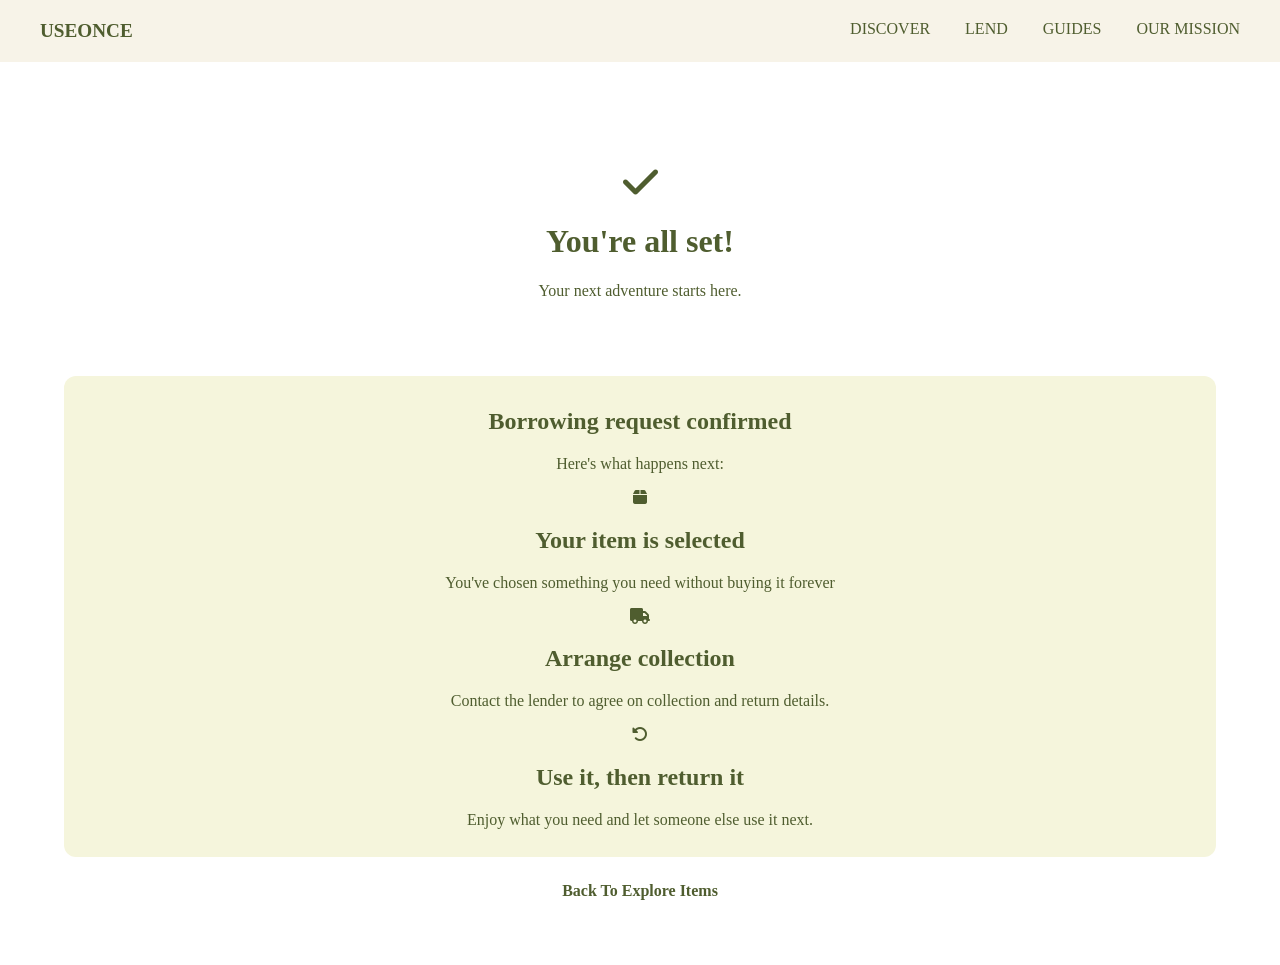
==== borrow-confirmation.html @ 47dd8036 "Add my confirmation page" ====
<!doctype html>
<html lang="en">
  <head>
    <meta charset="UTF-8" />
    <meta name="viewport" content="width=device-width, initial-scale=1.0" />
    <title>Confirmation</title>
    <link rel="stylesheet" href="style.css" />

    <link
      rel="stylesheet"
      href="https://cdnjs.cloudflare.com/ajax/libs/font-awesome/6.7.2/css/all.min.css"
    />
  </head>
  <body>
    <header>
      <nav>
        <ul>
          <li class="useonce"><a href="index.html">USEONCE</a></li>
          <li><a href="explore.html">DISCOVER</a></li>

          <li><a href="list-item.html">LEND</a></li>
          <li><a href="guides.html">GUIDES</a></li>
          <li><a href="Our-mission.html">OUR MISSION</a></li>
        </ul>
      </nav>
    </header>
    <main>
      <div class="tick">
        <i class="fa-solid fa-check"></i>
        <h1>You're all set!</h1>
        <p>Your next adventure starts here.</p> </div>
        <div class="cardd"><h2>Borrowing request confirmed</h2>
        <p>Here's what happens next:</p>
        <div><div><i class="fa-solid fa-box"></i> <h2>Your item is selected</h2><p>You've chosen something you need without buying it forever</p></div>
    <div><i class="fa-solid fa-truck"></i><h2>Arrange collection</h2><p>Contact the lender to agree on collection and return details.</p></div><div><i class="fa-solid fa-rotate-left"></i> <h2>Use it, then return it</h2><p>Enjoy what you need and let someone else use it next.</p></div></div>
      </div>
      <div class="back"><a href="explore.html">Back To Explore Items</a></div>
    </main>
  </body>
</html>
---- style.css ----
body {
  margin: 0;
}
ul {
  margin: 0;
  padding: 0;
  display: flex;
  gap: 35px;
  padding: 20px 40px;
  justify-content: center;
}
li {
  list-style: none;
}
.useonce {
  font-family: Georgia, "Times New Roman", Times, serif;
  font-weight: bold;
  font-size: larger;
  margin-right: auto;
}
.useonce a {
  color: #4f5d2f;
}
ul li a {
  text-decoration: none;
  color: #4f5d2f;
}
ul {
  background-color: #f7f3e8;
  border: #ede6d5;
}
.Hero {
  position: relative;
}
.hero-content {
  position: absolute;
  top: 30px;
  left: 50%;
  transform: translateX(-50%);
  text-align: center;
}
.hero-content h2 {
  font-size: larger;
  font-family: Georgia, "Times New Roman", Times, serif;
  text-align: center;
  color: #4f5d2f;
}
.hero-content p {
  color: #4a4538;
}
.hero-content button {
  background-color: #4f5d2f;
  color: #f7f3e8;
  padding: 10px;
  border-radius: 20px;
}
.hero-content button:hover {
  background-color: #3f4a25;
  transition: 0.3s;
}
.occasions-grid {
  display: grid;
  grid-template-columns: 1fr 1fr 1fr 1fr;
  gap: 20px;
}
.occasions-grid div {
  background-color: #ede6d5;
  padding: 30px;
  text-align: center;
  border-radius: 12px;
}
.occasions-grid img {
  width: 100%;
  height: 220px;
  object-fit: cover;
}
.occasions-grid button {
  padding: 10px 18px;
  border-radius: 20px;
  background-color: #4f5d2f;
  color: #f7f3e8;
}
.h2 {
  color: #4f5d2f;
  font-family: Georgia, serif;
  font-size: 32px;
  text-align: center;
}
.p {
  color: #4a4538;
  font-size: 16px;
  margin-bottom: 30px;
  text-align: center;
}
.popular-card {
  width: 300px;
  height: 550px;
  background-color: #ede6d5;
  border-radius: 12px;
  display: flex;
  flex-direction: column;
  align-items: center;
}
.popular-card img {
  width: 250px;
  height: 230px;
  object-fit: cover;
  padding: 20px 18px;
  flex-shrink: 0;
}
.popular-grid {
  display: flex;
  flex-direction: row;
  align-items: center;
  gap: 20px;
}
.popular h3 {
  font-family: Georgia, "Times New Roman", Times, serif;
  font-weight: bold;
  color: #4f5d2f;
  text-align: center;
}
.price {
  text-align: center;
  color: brown;
}
.star {
  color: #4f5d2f;
  font-size: 14px;
  font-weight: bold;
  text-align: center;
}
.save {
  color: #4f5d2f;
  font-size: 18px;
  font-weight: bold;
  text-align: center;
}
.button {
  background-color: #4f5d2f;
  color: #f7f3e8;
  font-size: 16px;
  font-weight: bold;
  border: none;
  border-radius: 20px;
  padding: 8px 20px;
  text-align: center;
  margin-top: auto;
  margin-bottom: 15px;
}
.button {
  color: #ede6d5;
  text-decoration: none;
}
.button2 {
  background-color: #ede6d5;
  color: #4f5d2f;
  padding: 9px;
  border-radius: 12px;
  text-decoration: none;
}
button:hover {
  background-color: #3f4a25;
  transition: 0.3s;
}
.howitworks {
  text-align: center;
  color: #4f1622;
}
.howitworks span {
  margin-right: 20px;
  font-weight: bold;
}
.howitworks p {
  margin: 30px 0;
  line-height: 1.6;
}
.CTA {
  background-color: #4f1622;
  color: #ede6d5;
  width: 100%;
  text-align: center;
  border-radius: 12px;
  padding: 20px 20px;
}
.CTA button {
  background-color: #ede6d5;
  color: #4f1622;
  border-radius: 12px;
  padding: 10px 10px;
  border: 2px solid #ede6d5;
}
.CTA button:hover {
  background-color: #4f1622;
  color: #ede6d5;
  border: 2px solid #ede6d5;
}

footer {
  background-color: #ede6d5;
  color: #4f5d2f;
  padding: 20px 5%;
  margin-top: 40px;
}

.footer-top {
  display: flex;
  justify-content: space-between;
  align-items: center;
  gap: 20px;
}

.footer-top h2 {
  font-family: Georgia, serif;
  font-size: 24px;
  margin: 0;
}

.footer-top nav {
  display: flex;
  gap: 20px;
  flex-wrap: wrap;
}

.footer-top a {
  color: #4f5d2f;
  text-decoration: none;
  font-size: 14px;
  transition: color 0.3s ease;
}

.footer-top a:hover {
  color: #7a8750;
}

.footer-bottom {
  display: flex;
  justify-content: space-between;
  align-items: center;
  border-top: 1px solid #c8c4b3;
  margin-top: 15px;
  padding-top: 10px;
  gap: 10px;
}

.footer-bottom p {
  font-size: 12px;
  margin: 0;
}

.explore-navbar {
  display: flex;
  flex-direction: row;
  background-color: #ead5d9;
  color: #4f5d2f;
  padding: 0;
  text-decoration: none;
  justify-content: space-between;
  gap: 20px;
  padding-inline: 50px;
  padding-block: 20px;
}

.filter-row {
  display: flex;
  align-items: center;
  gap: 40px;
  margin-block: 20px;
}

.filter-row select {
  padding: 10px 14px;
  background-color: #ead5d9;
  color: #4f1622;
  border: 1px solid #4f5d2f;
  border-radius: 8px;
  font-family: inherit;
  cursor: pointer;
}

.filter-row select {
  padding: 10px 14px;
  background-color: #ead5d9;
  color: #4f1622;
  border: 1px solid #4f5d2f;
  border-radius: 8px;
  font-family: inherit;
  cursor: pointer;
}

.filter-row {
  display: flex;
  justify-content: center;
  align-items: center;
  gap: 40px;
  width: 100%;
  margin: 20px auto;
}

.filter-row select {
  margin: 0;
}

.grp {
  display: flex;
  gap: 15px;
}
.h1-explore {
  font-family: sans-serif;
  font-weight: bold;
  color: #4f1622;
  text-align: center;
}
.h3-explore {
  text-align: center;
}

.grid {
  display: grid;
  grid-template-columns: repeat(3, 1fr);
  gap: 24px;
  width: 90%;
}
.grid img {
  width: 100%;
  height: 240px;
  object-fit: cover;
}
.grid > div {
  background: rgba(248, 241, 242, 0.75);
  backdrop-filter: blur(12px);
  border: 1px solid rgba(190, 140, 150, 0.3);
  border-radius: 16px;
  padding: 12px;
}
.lend {
  display: grid;
  grid-template-columns: 1fr 1fr;
  align-items: center;
  gap: 40px;
}
.lend img {
  width: 100%;
  max-width: 100%;
  animation-name: float;
  animation-duration: 3s;
  animation-timing-function: ease-in-out;
  animation-iteration-count: infinite;
}
main {
  padding: 40px 60px;
}
main {
  width: 90%;
  max-width: 1400px;
  margin: 0 auto;
  padding: 40px 0;
}
.why-lend {
  text-align: center;
  padding-top: 60px;
  padding-bottom: 60px;
}
.why-lend h2 {
  font-family: Georgia, "Times New Roman", Times, serif;
  color: #4f5d2f;
}
.benefits {
  display: grid;
  grid-template-columns: 1fr 1fr 1fr;
  gap: 25px;
  margin-top: 35px;
}
.benefit-card {
  background-color: #ede6d5;
  padding: 30px;
  border-radius: 12px;
  transition:
    transform 0.3s ease,
    box-shadow 0.3s ease;
}
.benefit-card h3 {
  color: #4f5d2f;
}
.main {
  text-align: center;
}
.main h1 {
  color: #4f5d2f;
}
.main button {
  background-color: #4f5d2f;
  color: #ede6d5;
  padding: 9px;
  border-radius: 12px;
}
.main button:hover {
  background-color: #ede6d5;
  color: #4f5d2f;
}
@keyframes float {
  0% {
    transform: translateY(0);
  }
  50% {
    transform: translateY(-10px);
  }
  100% {
    transform: translateY(0);
  }
}
.benefit-card:hover {
  transform: translateY(-6px);
  box-shadow: 0 8px 20px rgba(0, 0, 0, 0.1);
}
.lendcta {
  background-color: #4f5d2f;
  color: #ede6d5;
  text-align: center;
  border-radius: 12px;
  margin-top: 40px;
  padding-bottom: 50px;
  padding-top: 50px;
}
.lendcta button {
  background-color: #ede6d5;
  color: #4f5d2f;
  border-radius: 12px;
  padding: 10px;
}
header {
  margin: 0;
  padding: 0;
}
.trust {
  display: flex;
}
.tns {
  font-family: Georgia, "Times New Roman", Times, serif;
  color: #4f5d2f;
  font-weight: bold;
  gap: 50px;
}
.tns-image {
  gap: 50px;
  margin-left: auto;
}
.para {
  width: 300px;
  margin: 0 auto;
  text-align: center;
}
.trust {
  border-bottom: 1px solid #d8d0bc;
  padding: 40px;
}
.intro {
  display: flex;
  grid-template-columns: 1fr 1fr;
  margin: 40px;
  gap: 50px;
}
.info {
  font-family: Georgia, "Times New Roman", Times, serif;
  color: #4f5d2f;
}
.intro img {
  width: 500px;
}
.intro {
  border-bottom: 1px solid #d8d0bc;
  padding: 40px 0;
}
.essential {
  display: flex;
  grid-template-columns: 1fr 1fr;
  border-bottom: 1px solid #d8d0bc;
  padding: 40px 0;
}
.essential img {
  width: 500px;
}
.ess {
  color: #4f5d2f;
}
.find img {
  width: 500px;
}
.find {
  display: flex;
  gap: 50px;
  font-family: Georgia, "Times New Roman", Times, serif;
  color: #4f5d2f;
}
.find {
  border-bottom: 1px solid #d8d0bc;
  padding: 40px 0;
}
.explore {
  font-family: Georgia, "Times New Roman", Times, serif;
  color: #4f5d2f;
  text-align: center;
}
.explore button {
  background-color: #4f5d2f;
  color: #ede6d5;
  padding: 15px;
  border-radius: 12px;
}
.kits {
  color: #4f5d2f;
}
.plans {
  display: flex;
  grid-template-columns: 1fr 1fr;
}
.kit1 img {
  width: 500px;
  height: 500px;
}
.kit2 img {
  width: 500px;
  height: 500px;
}
.kit1 {
  padding: 50px;
  color: #3f4a25;
}

.kit2 {
  padding: 50px;
  color: #3f4a25;
}
.kit1 a {
  color: #4f1622;
  font-weight: bolder;
  font-size: larger;
  text-decoration: none;
}
.kit2 a {
  color: #4f1622;
  font-weight: bolder;
  font-size: larger;
  text-decoration: none;
}
.kit1 a:hover {
  color: #7a8750;
}
.kit2 a:hover {
  color: #7a8750;
}
.birthday {
  display: flex;
}
.birthday img {
  width: 500px;
}
.bday-image {
  padding: 60px;
}
.bday {
  padding: 60px;
  color: #4f5d2f;
}
.bday-info {
  border: none;
  border-top: 1px solid #d8d0bc;
  margin: 20px 0;
}
.kit-items {
  display: grid;
  grid-template-columns: 1fr 1fr;
  gap: 12px;
}
.kit-card {
  padding: 20px;
  background-color: #ede6d5;
  border-radius: 12px;
  border-color: #4f5d2f;
}
.kit-card {
  border-bottom: 1px solid #4f5d2f;
  padding: 12px 0;
  text-align: center;
}
.s {
  text-align: center;
  color: #4f5d2f;
}
.s button {
  padding: 12px;
  background-color: #4f5d2f;
  color: #ede6d5;
  border-radius: 12px;
}
.s a {
  text-decoration: none;
  font-family: Georgia, "Times New Roman", Times, serif;
  font-weight: bolder;
  color: #4f5d2f;
}
.items {
  display: grid;
  grid-template-columns: 1fr 1fr;
  text-align: center;
  font-family: Georgia, "Times New Roman", Times, serif;
  font-weight: bolder;
  color: #4f5d2f;
}
.a {background-color: #ede6d5;}
.b {background-color: #ede6d5;}
.c {background-color: #ede6d5;}
.d {background-color: #ede6d5;}

.items img {
  width: 100%;
  height: 220px;
  object-fit: contain;
}

.a, .b, .c, .d {
  background-color: #ede6d5;
  padding: 20px;
  border-radius: 12px;
  border: 1px solid #d8d0bc;
}
.items {margin: 60px; gap: 20px;}
.a a{text-decoration: none; font-weight: bolder; color: #4f1622;}
.b a{text-decoration: none; font-weight: bolder; color: #4f1622;}
.c a{text-decoration: none; font-weight: bolder; color: #4f1622;}
.d a{text-decoration: none; font-weight: bolder; color: #4f1622;}
.plans img {width:100%;
  height: 220px;
  object-fit: contain;}
  .plans {gap: 100px;}
  
.plans {
  display: grid;
  grid-template-columns: 1fr 1fr;
  gap: 25px;
  text-align: center;
}

.plans img {
  width: 100%;
  height: 250px;
  object-fit: contain;
}

.kit1, .kit2 {
  background-color: #ede6d5;
  padding: 20px;
  border-radius: 12px;
  border: 1px solid #d8d0bc;
}
.item-grid {
  display: grid;
  grid-template-columns: 1fr;
  gap: 20px;
}

.canon, .mixer, .tent, .drill {
  display: flex;
  align-items: center;
  gap: 10px;
  background-color: #ede6d5;
  padding: 15px;
}

.mixer, .drill {
  flex-direction: row-reverse;
}

.item-grid img {
  width: 40%;
  height: 150px;
  object-fit: contain;
}
.tick {text-align: center; color: #4f5d2f; padding: 60px;}
.fa-check {
  font-size: 40px;
} .cardd {background-color: beige; text-align: center; color: #4f5d2f; padding: 12px; border-radius: 12px;}
.back {padding: 25px; text-align: center; font-family: Georgia, 'Times New Roman', Times, serif; font-weight: bolder; }
.back a {text-decoration: none; color: #4f5d2f;}
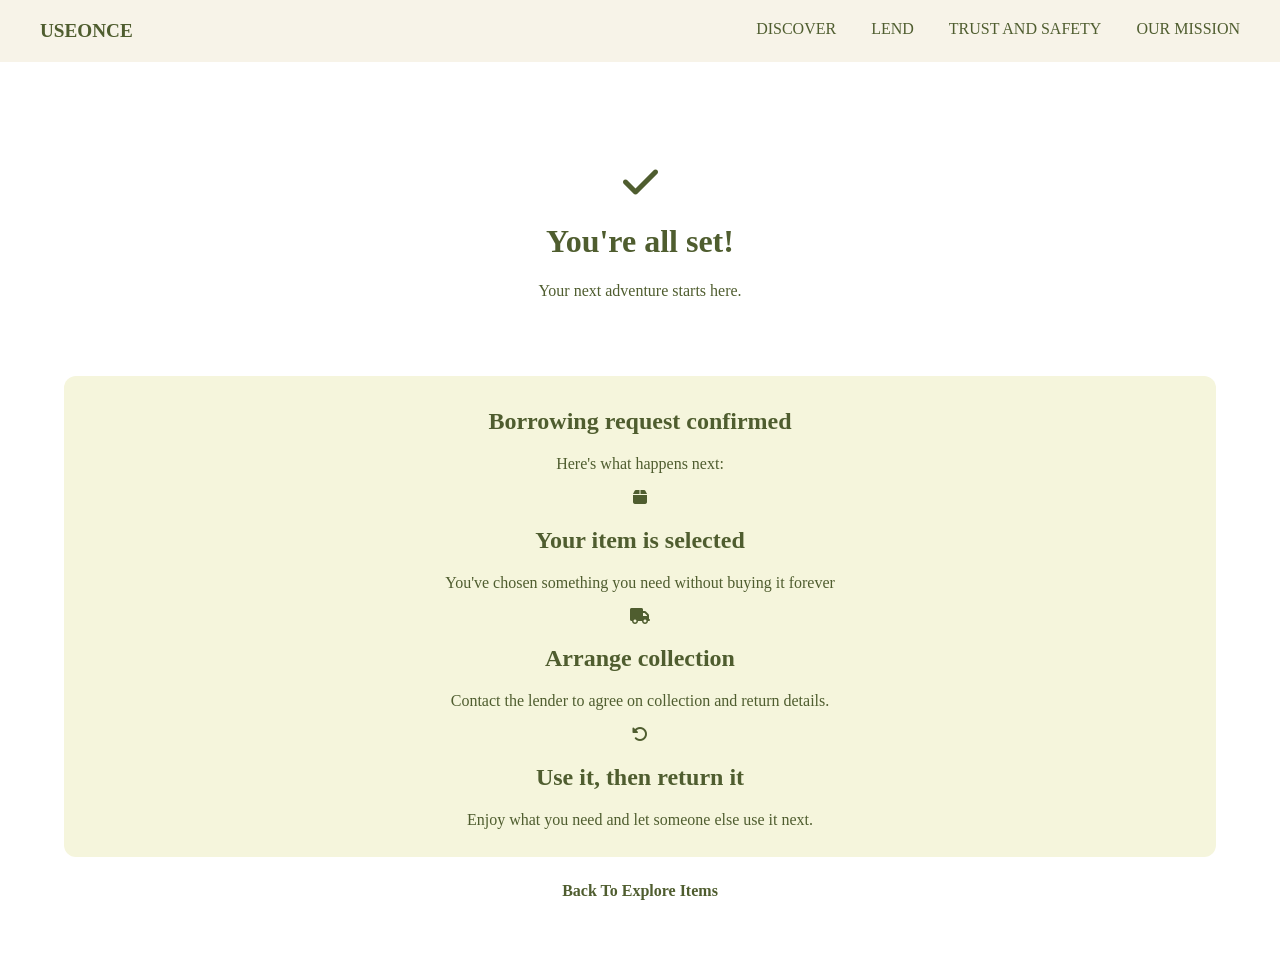
==== commit b84a9daa: "Add my our mission contents" ====
--- a/borrow-confirmation.html
+++ b/borrow-confirmation.html
@@ -19,7 +19,7 @@
           <li><a href="explore.html">DISCOVER</a></li>
 
           <li><a href="list-item.html">LEND</a></li>
-          <li><a href="guides.html">GUIDES</a></li>
+          <li><a href="Trust-and-safety.html"> TRUST AND SAFETY</a></li>
           <li><a href="Our-mission.html">OUR MISSION</a></li>
         </ul>
       </nav>
--- a/style.css
+++ b/style.css
@@ -681,4 +681,24 @@
   font-size: 40px;
 } .cardd {background-color: beige; text-align: center; color: #4f5d2f; padding: 12px; border-radius: 12px;}
 .back {padding: 25px; text-align: center; font-family: Georgia, 'Times New Roman', Times, serif; font-weight: bolder; }
-.back a {text-decoration: none; color: #4f5d2f;}+.back a {text-decoration: none; color: #4f5d2f;}
+.mission {background-color: #E8E9D9;
+  border-radius: 15px;
+  padding: 40px 30px;
+  text-align: center; color: #3f4a25;}
+  .pics {
+  display: flex;
+  align-items: center;
+  gap: 20px;
+  margin: 25px 0;
+}
+
+.pics img {
+  width: 100%;
+  height: 220px;
+  object-fit: cover;
+  border-radius: 12px;
+  flex: 1;
+}
+.r {text-align: center; color: #4f5d2f;}
+.story {padding: 12px; font-size: larger; font-family: Georgia, 'Times New Roman', Times, serif; color: #4f5d2f; text-align: center; font-weight: bolder;}
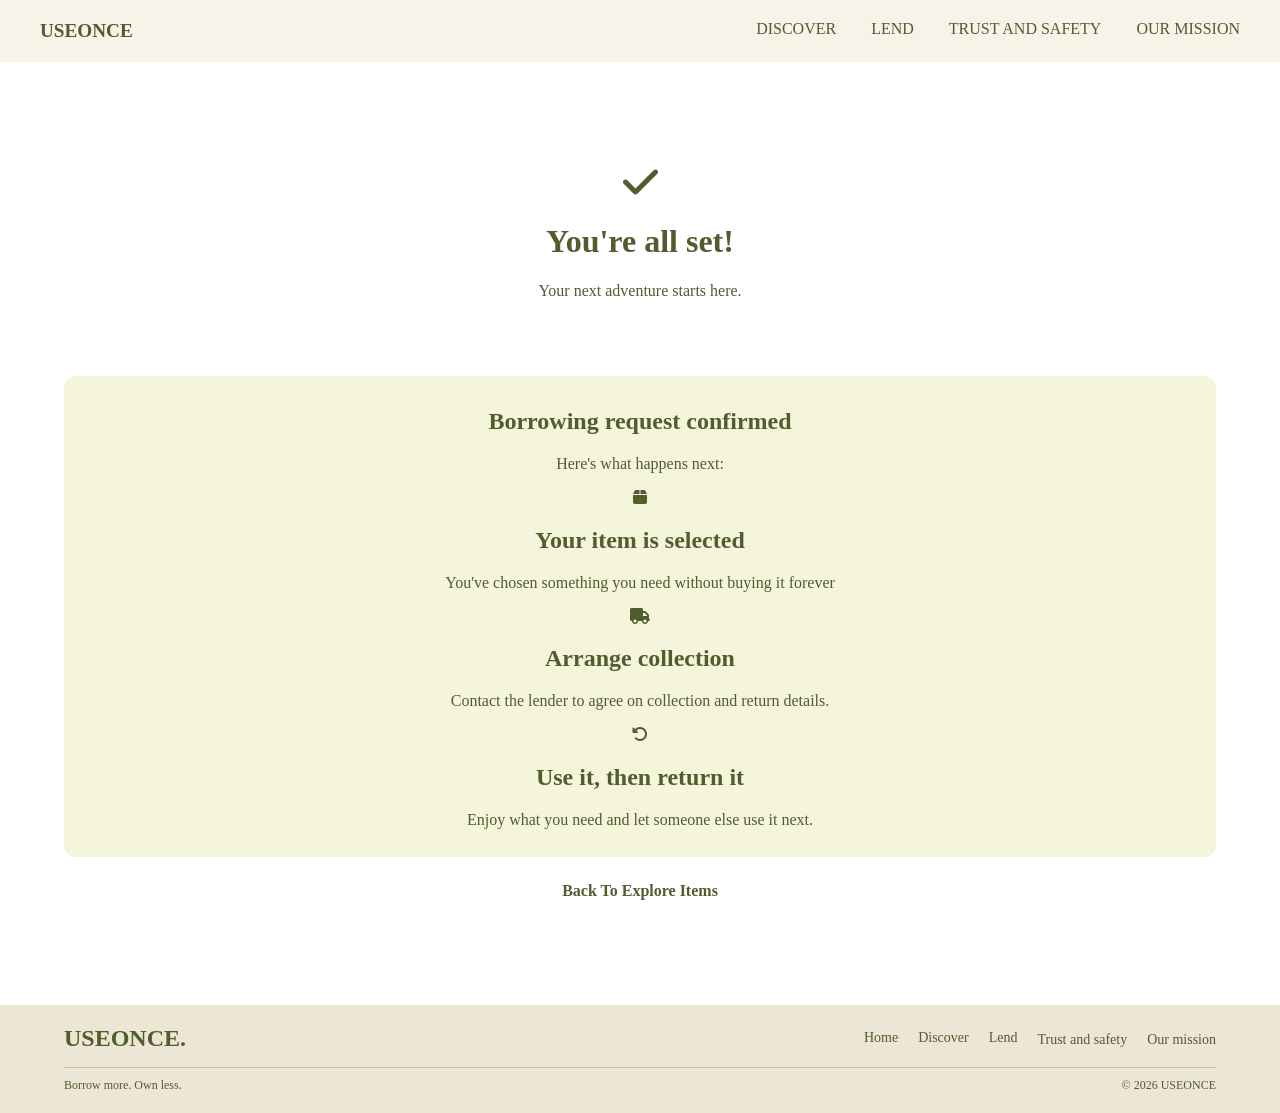
==== commit 93ea6944: "Add all my alterations to home page" ====
--- a/borrow-confirmation.html
+++ b/borrow-confirmation.html
@@ -36,5 +36,23 @@
       </div>
       <div class="back"><a href="explore.html">Back To Explore Items</a></div>
     </main>
+    <footer>
+  <div class="footer-top">
+    <h2>USEONCE.</h2>
+
+    <nav>
+      <a href="index.html">Home</a>
+      <a href="explore.html">Discover</a>
+      <a href="list-item.html">Lend</a>
+       <li><a href="Trust-and-safety.html"> Trust and safety</a></li>
+             <li><a href="Our-mission.html">Our mission</a></li>
+    </nav>
+  </div>
+
+  <div class="footer-bottom">
+    <p>Borrow more. Own less.</p>
+    <p>© 2026 USEONCE</p>
+  </div>
+</footer>
   </body>
 </html>
--- a/style.css
+++ b/style.css
@@ -60,8 +60,8 @@
 }
 .occasions-grid {
   display: grid;
-  grid-template-columns: 1fr 1fr 1fr 1fr;
-  gap: 20px;
+  grid-template-columns: 1fr 1fr ;
+  gap: 60px;
 }
 .occasions-grid div {
   background-color: #ede6d5;
@@ -92,22 +92,26 @@
   margin-bottom: 30px;
   text-align: center;
 }
+
 .popular-card {
-  width: 300px;
-  height: 550px;
+  width: 220px;
+  height: auto;
   background-color: #ede6d5;
   border-radius: 12px;
   display: flex;
   flex-direction: column;
   align-items: center;
-}
+  padding: 10px;
+}
+
 .popular-card img {
-  width: 250px;
-  height: 230px;
+  width: 180px;
+  height: 140px;
   object-fit: cover;
-  padding: 20px 18px;
   flex-shrink: 0;
 }
+
+
 .popular-grid {
   display: flex;
   flex-direction: row;
@@ -607,10 +611,18 @@
   font-weight: bolder;
   color: #4f5d2f;
 }
-.a {background-color: #ede6d5;}
-.b {background-color: #ede6d5;}
-.c {background-color: #ede6d5;}
-.d {background-color: #ede6d5;}
+.a {
+  background-color: #ede6d5;
+}
+.b {
+  background-color: #ede6d5;
+}
+.c {
+  background-color: #ede6d5;
+}
+.d {
+  background-color: #ede6d5;
+}
 
 .items img {
   width: 100%;
@@ -618,22 +630,48 @@
   object-fit: contain;
 }
 
-.a, .b, .c, .d {
+.a,
+.b,
+.c,
+.d {
   background-color: #ede6d5;
   padding: 20px;
   border-radius: 12px;
   border: 1px solid #d8d0bc;
 }
-.items {margin: 60px; gap: 20px;}
-.a a{text-decoration: none; font-weight: bolder; color: #4f1622;}
-.b a{text-decoration: none; font-weight: bolder; color: #4f1622;}
-.c a{text-decoration: none; font-weight: bolder; color: #4f1622;}
-.d a{text-decoration: none; font-weight: bolder; color: #4f1622;}
-.plans img {width:100%;
+.items {
+  margin: 60px;
+  gap: 20px;
+}
+.a a {
+  text-decoration: none;
+  font-weight: bolder;
+  color: #4f1622;
+}
+.b a {
+  text-decoration: none;
+  font-weight: bolder;
+  color: #4f1622;
+}
+.c a {
+  text-decoration: none;
+  font-weight: bolder;
+  color: #4f1622;
+}
+.d a {
+  text-decoration: none;
+  font-weight: bolder;
+  color: #4f1622;
+}
+.plans img {
+  width: 100%;
   height: 220px;
-  object-fit: contain;}
-  .plans {gap: 100px;}
-  
+  object-fit: contain;
+}
+.plans {
+  gap: 100px;
+}
+
 .plans {
   display: grid;
   grid-template-columns: 1fr 1fr;
@@ -647,7 +685,8 @@
   object-fit: contain;
 }
 
-.kit1, .kit2 {
+.kit1,
+.kit2 {
   background-color: #ede6d5;
   padding: 20px;
   border-radius: 12px;
@@ -659,7 +698,10 @@
   gap: 20px;
 }
 
-.canon, .mixer, .tent, .drill {
+.canon,
+.mixer,
+.tent,
+.drill {
   display: flex;
   align-items: center;
   gap: 10px;
@@ -667,7 +709,8 @@
   padding: 15px;
 }
 
-.mixer, .drill {
+.mixer,
+.drill {
   flex-direction: row-reverse;
 }
 
@@ -676,17 +719,39 @@
   height: 150px;
   object-fit: contain;
 }
-.tick {text-align: center; color: #4f5d2f; padding: 60px;}
+.tick {
+  text-align: center;
+  color: #4f5d2f;
+  padding: 60px;
+}
 .fa-check {
   font-size: 40px;
-} .cardd {background-color: beige; text-align: center; color: #4f5d2f; padding: 12px; border-radius: 12px;}
-.back {padding: 25px; text-align: center; font-family: Georgia, 'Times New Roman', Times, serif; font-weight: bolder; }
-.back a {text-decoration: none; color: #4f5d2f;}
-.mission {background-color: #E8E9D9;
+}
+.cardd {
+  background-color: beige;
+  text-align: center;
+  color: #4f5d2f;
+  padding: 12px;
+  border-radius: 12px;
+}
+.back {
+  padding: 25px;
+  text-align: center;
+  font-family: Georgia, "Times New Roman", Times, serif;
+  font-weight: bolder;
+}
+.back a {
+  text-decoration: none;
+  color: #4f5d2f;
+}
+.mission {
+  background-color: #e8e9d9;
   border-radius: 15px;
   padding: 40px 30px;
-  text-align: center; color: #3f4a25;}
-  .pics {
+  text-align: center;
+  color: #3f4a25;
+}
+.pics {
   display: flex;
   align-items: center;
   gap: 20px;
@@ -700,5 +765,76 @@
   border-radius: 12px;
   flex: 1;
 }
-.r {text-align: center; color: #4f5d2f;}
-.story {padding: 12px; font-size: larger; font-family: Georgia, 'Times New Roman', Times, serif; color: #4f5d2f; text-align: center; font-weight: bolder;}+.r {
+  text-align: center;
+  color: #4f5d2f;
+}
+.story {
+  padding: 12px;
+  font-size: larger;
+  font-family: Georgia, "Times New Roman", Times, serif;
+  color: #4f5d2f;
+  text-align: center;
+  font-weight: bolder;
+} .form {text-align: center; color: #4f5d2f;}
+.form-container {max-width: 700px; background-color: #F5F0E5; padding: 30px; border: 1px solid #D8D0BC; border-radius: 16px; justify-content: center; width: 100%; margin: 30px auto;} 
+
+.form-group {
+  display: flex;
+  flex-direction: column;
+  gap: 8px;
+  margin-bottom: 22px;
+}
+.form-group label {
+  color: #4F5D2F;
+}
+
+* {
+  box-sizing: border-box;
+}
+
+img {
+  max-width: 100%;
+  height: auto;
+}
+
+@media (max-width: 768px) {
+  body {
+    padding: 10px;
+  }
+}
+.imgone {font-weight: bolder; padding: 0; color: black; }
+.imgone {
+  color: black !important;
+}
+.howitworks {color: #4F5D2F;}
+.price {color: black;}
+.CTA {background-color: #4f5d2f;}
+
+.popular-grid {
+  display: grid;
+  grid-template-columns: repeat(4, 220px);
+  justify-content: center;
+  gap: 20px;
+  align-items: stretch;
+}
+
+.popular-card {
+  width: 220px;
+  box-sizing: border-box;
+  height: 100%;
+}
+
+.popular-card h3 {
+  min-height: 44px;
+  text-align: center;
+}
+
+.popular-card .button {
+  margin-top: auto;
+}
+.occasions-grid {justify-content: center;}
+.jk {text-decoration: none; background-color: #4f5d2f; color: #ede6d5; padding: 9px; border-radius: 12px;}
+.cv {text-decoration: none; background-color: #4f5d2f; color: #ede6d5; padding: 9px; border-radius: 12px;}
+.fg {text-decoration: none; background-color: #4f5d2f; color: #ede6d5; padding: 9px; border-radius: 12px;}
+.q {text-decoration: none; background-color: #4F5D2F; color:#ede6d5 ; padding: 9px; border-radius: 12px;}
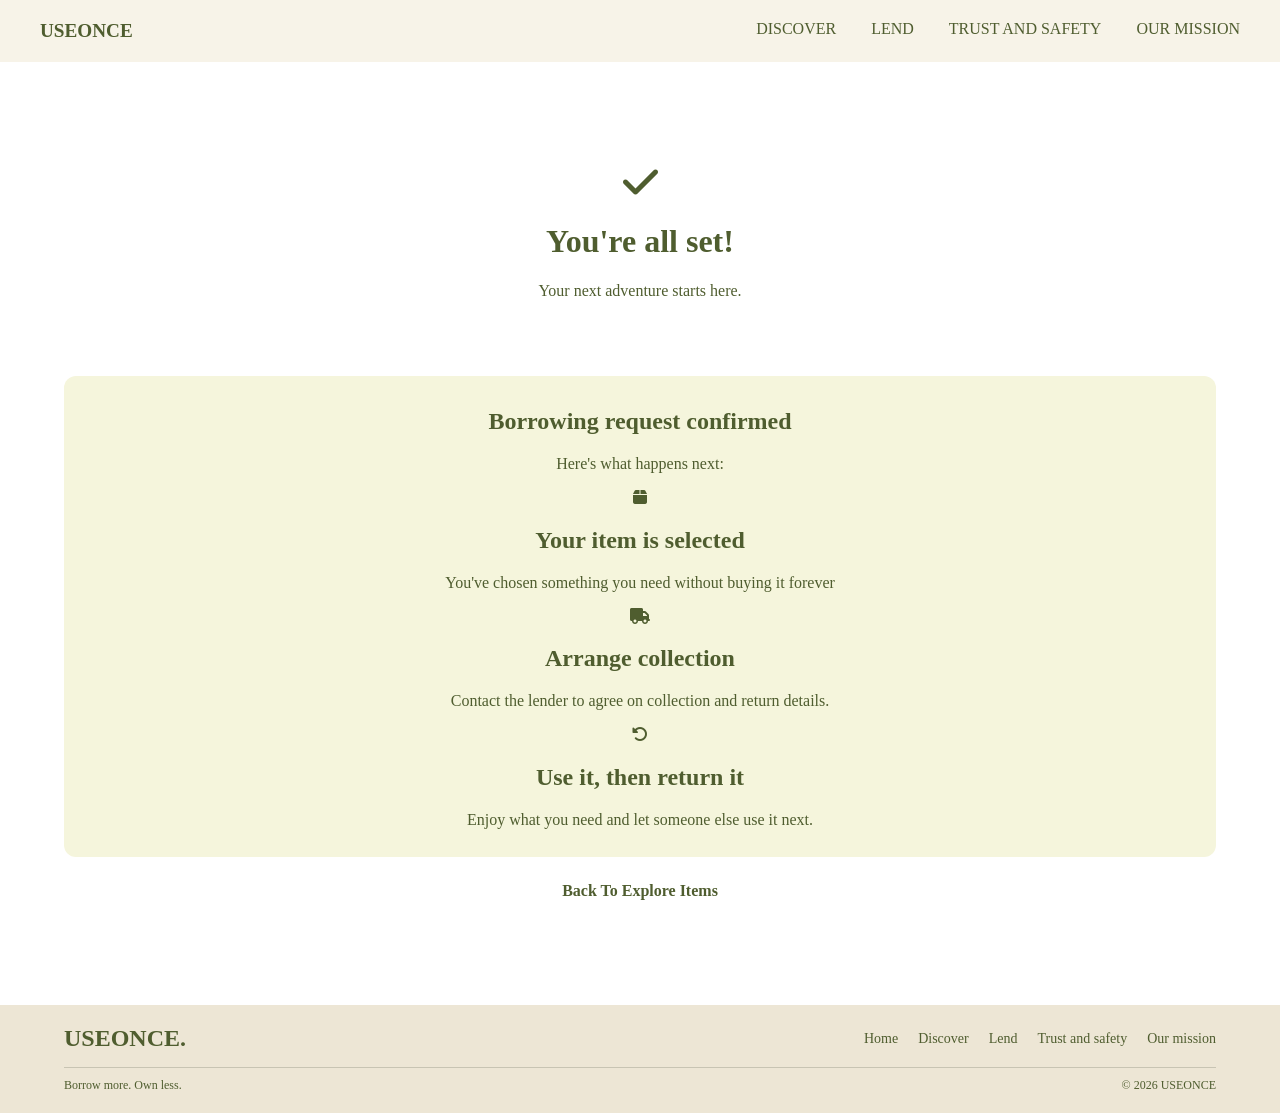
==== commit c0b882dd: "Add my asjustments to footer" ====
--- a/borrow-confirmation.html
+++ b/borrow-confirmation.html
@@ -36,6 +36,7 @@
       </div>
       <div class="back"><a href="explore.html">Back To Explore Items</a></div>
     </main>
+     </body>
     <footer>
   <div class="footer-top">
     <h2>USEONCE.</h2>
@@ -44,8 +45,8 @@
       <a href="index.html">Home</a>
       <a href="explore.html">Discover</a>
       <a href="list-item.html">Lend</a>
-       <li><a href="Trust-and-safety.html"> Trust and safety</a></li>
-             <li><a href="Our-mission.html">Our mission</a></li>
+       <a href="Trust-and-safety.html"> Trust and safety</a>
+             <a href="Our-mission.html">Our mission</a>
     </nav>
   </div>
 
@@ -54,5 +55,5 @@
     <p>© 2026 USEONCE</p>
   </div>
 </footer>
-  </body>
+ 
 </html>
--- a/style.css
+++ b/style.css
@@ -9,6 +9,7 @@
   padding: 20px 40px;
   justify-content: center;
 }
+img {width: 100%; object-fit: cover; display: block;}
 li {
   list-style: none;
 }
@@ -60,7 +61,7 @@
 }
 .occasions-grid {
   display: grid;
-  grid-template-columns: 1fr 1fr ;
+  grid-template-columns: 1fr 1fr;
   gap: 60px;
 }
 .occasions-grid div {
@@ -110,7 +111,6 @@
   object-fit: cover;
   flex-shrink: 0;
 }
-
 
 .popular-grid {
   display: flex;
@@ -205,6 +205,7 @@
   color: #4f5d2f;
   padding: 20px 5%;
   margin-top: 40px;
+ 
 }
 
 .footer-top {
@@ -692,20 +693,25 @@
   border-radius: 12px;
   border: 1px solid #d8d0bc;
 }
-.item-grid {
-  display: grid;
-  grid-template-columns: 1fr;
-  gap: 20px;
-}
+/* .item-grid{
+  
+ display:flex;
+ flex-wrap: wrap;
+  
+  
+ 
+  justify-content: center;
+  align-items: center;
+} */
 
 .canon,
 .mixer,
 .tent,
 .drill {
   display: flex;
-  align-items: center;
+  background-color: #7a8750;
   gap: 10px;
-  background-color: #ede6d5;
+  
   padding: 15px;
 }
 
@@ -714,11 +720,34 @@
   flex-direction: row-reverse;
 }
 
-.item-grid img {
-  width: 40%;
-  height: 150px;
-  object-fit: contain;
-}
+.item-grid {
+  display: grid;
+  grid-template-columns: repeat(2, 1fr);
+  gap: 20px;
+}
+
+.card-items {
+  background-color: #e8e9d9;
+  padding: 12px;
+  border-radius: 12px;
+  
+  
+ 
+
+}
+
+.card-items img {
+  width: 100%;
+  height: 200px;   
+  object-fit: cover; 
+  display: block;
+  border-radius: 8px;
+}
+
+
+
+
+
 .tick {
   text-align: center;
   color: #4f5d2f;
@@ -776,8 +805,21 @@
   color: #4f5d2f;
   text-align: center;
   font-weight: bolder;
-} .form {text-align: center; color: #4f5d2f;}
-.form-container {max-width: 700px; background-color: #F5F0E5; padding: 30px; border: 1px solid #D8D0BC; border-radius: 16px; justify-content: center; width: 100%; margin: 30px auto;} 
+}
+.form {
+  text-align: center;
+  color: #4f5d2f;
+}
+.form-container {
+  max-width: 700px;
+  background-color: #f5f0e5;
+  padding: 30px;
+  border: 1px solid #d8d0bc;
+  border-radius: 16px;
+  justify-content: center;
+  width: 100%;
+  margin: 30px auto;
+}
 
 .form-group {
   display: flex;
@@ -786,7 +828,7 @@
   margin-bottom: 22px;
 }
 .form-group label {
-  color: #4F5D2F;
+  color: #4f5d2f;
 }
 
 * {
@@ -803,13 +845,23 @@
     padding: 10px;
   }
 }
-.imgone {font-weight: bolder; padding: 0; color: black; }
+.imgone {
+  font-weight: bolder;
+  padding: 0;
+  color: black;
+}
 .imgone {
   color: black !important;
 }
-.howitworks {color: #4F5D2F;}
-.price {color: black;}
-.CTA {background-color: #4f5d2f;}
+.howitworks {
+  color: #4f5d2f;
+}
+.price {
+  color: black;
+}
+.CTA {
+  background-color: #4f5d2f;
+}
 
 .popular-grid {
   display: grid;
@@ -833,8 +885,296 @@
 .popular-card .button {
   margin-top: auto;
 }
-.occasions-grid {justify-content: center;}
-.jk {text-decoration: none; background-color: #4f5d2f; color: #ede6d5; padding: 9px; border-radius: 12px;}
-.cv {text-decoration: none; background-color: #4f5d2f; color: #ede6d5; padding: 9px; border-radius: 12px;}
-.fg {text-decoration: none; background-color: #4f5d2f; color: #ede6d5; padding: 9px; border-radius: 12px;}
-.q {text-decoration: none; background-color: #4F5D2F; color:#ede6d5 ; padding: 9px; border-radius: 12px;}
+.occasions-grid {
+  justify-content: center;
+}
+.jk {
+  text-decoration: none;
+  background-color: #4f5d2f;
+  color: #ede6d5;
+  padding: 9px;
+  border-radius: 12px;
+}
+.cv {
+  text-decoration: none;
+  background-color: #4f5d2f;
+  color: #ede6d5;
+  padding: 9px;
+  border-radius: 12px;
+}
+.fg {
+  text-decoration: none;
+  background-color: #4f5d2f;
+  color: #ede6d5;
+  padding: 9px;
+  border-radius: 12px;
+}
+.q {
+  text-decoration: none;
+  background-color: #4f5d2f;
+  color: #ede6d5;
+  padding: 9px;
+  border-radius: 12px;
+}
+```css @media (max-width: 768px) {
+  main {
+    width: 100%;
+  }
+
+  .popular-grid {
+    grid-template-columns: 1fr 1fr;
+    gap: 12px;
+  }
+
+  .popular-card {
+    width: 100%;
+  }
+
+  .occasions-grid,
+  .benefits,
+  .plans,
+  .items,
+  .kit-items {
+    grid-template-columns: 1fr;
+  }
+
+  .lend,
+  .intro,
+  .essential,
+  .find,
+  .birthday {
+    flex-direction: column;
+  }
+
+  .intro img,
+  .essential img,
+  .find img,
+  .kit1 img,
+  .kit2 img,
+  .birthday img {
+    width: 100%;
+  }
+
+  .kit1,
+  .kit2 {
+    padding: 15px;
+  }
+
+  .items {
+    margin: 15px 0;
+  }
+
+  .footer-top,
+  .footer-bottom {
+    flex-direction: column;
+    align-items: flex-start;
+  }
+
+  ul,
+  .explore-navbar {
+    flex-wrap: wrap;
+    justify-content: center;
+    gap: 12px;
+    padding: 15px 10px;
+  }
+
+  .useonce {
+    width: 100%;
+    text-align: center;
+    margin-right: 0;
+  }
+
+  .Hero img {
+    width: 100%;
+    height: 300px;
+    object-fit: cover;
+  }
+
+  .hero-content {
+    top: 50%;
+    left: 50%;
+    width: 90%;
+    transform: translate(-50%, -50%);
+  }
+
+  .hero-content h2 {
+    font-size: 22px;
+  }
+
+  .hero-content p {
+    font-size: 14px;
+  }
+
+  .hero-content button {
+    padding: 8px 12px;
+  }
+}
+.hero-image {
+  width: 100%;
+  height: 620px;
+  object-fit: cover;
+  object-position: center;
+}
+
+@media (max-width: 768px) {
+  main {
+    width: 100%;
+  }
+
+  .popular-grid {
+    grid-template-columns: 1fr 1fr;
+    gap: 12px;
+  }
+
+  .popular-card {
+    width: 100%;
+  }
+
+  .occasions-grid,
+  .benefits,
+  .plans,
+  .items,
+  .kit-items {
+    grid-template-columns: 1fr;
+  }
+
+  .lend,
+  .intro,
+  .essential,
+  .find,
+  .birthday {
+    flex-direction: column;
+  }
+
+  .intro img,
+  .essential img,
+  .find img,
+  .kit1 img,
+  .kit2 img,
+  .birthday img {
+    width: 100%;
+  }
+
+  .kit1,
+  .kit2 {
+    padding: 15px;
+  }
+
+  .items {
+    margin: 15px 0;
+  }
+
+  .footer-top,
+  .footer-bottom {
+    flex-direction: column;
+    align-items: flex-start;
+  }
+
+  ul,
+  .explore-navbar {
+    flex-wrap: wrap;
+    justify-content: center;
+    gap: 12px;
+    padding: 15px 10px;
+  }
+
+  .useonce {
+    width: 100%;
+    text-align: center;
+    margin-right: 0;
+  }
+
+  .Hero img {
+    width: 100%;
+    height: 300px;
+    object-fit: cover;
+  }
+
+  .hero-content {
+    top: 50%;
+    left: 50%;
+    width: 90%;
+    transform: translate(-50%, -50%);
+  }
+
+  .hero-content h2 {
+    font-size: 22px;
+  }
+
+  .hero-content p {
+    font-size: 14px;
+  }
+
+  .hero-content button {
+    padding: 8px 12px;
+  }
+  .Hero img {
+    height: 300px;
+  }
+}
+.Hero img {
+  width: 100%;
+  height: 300px;
+  object-fit: cover;
+  display: block;
+}
+.Search-bar {
+  display: flex;
+  gap: 10px;
+}
+.Search-bar input {
+  padding: 12px;
+  border-radius: 10px;
+}
+.Search-bar button {
+  background-color: #4f5d2f;
+  color: #c8c4b3;
+  font-weight: bolder;
+  padding: 12px;
+  border-radius: 10px;
+}
+.testimonials {
+  display: flex;
+  gap: 20px;
+  flex-wrap: wrap;
+}
+.testimonials div {
+  flex: 1;
+  padding: 20px;
+  min-width: 200px;
+  background-color: #ede6d5;
+  color: #4f5d2f;
+  margin: 20px;
+  border-radius: 12px;
+  box-shadow: 0 4px 12px #00000010;
+}
+.testimonials div:hover {
+  transform: translateY(-5px);
+  transition: 0.3s ease;
+}
+.stats {
+  display: flex;
+  gap: 50px;
+  font-weight: bolder;
+  font-size: larger;
+  text-align: center;
+  justify-content: center;
+}
+.item-detail {
+  font-style: italic;
+  color: black;
+  font-weight: bolder;
+}
+.each-item-details {
+  font-style: italic;
+  color: #4f5d2f;
+  font-weight: bolder;
+}
+.borrow-button {
+  background-color: white;
+  display: inline-block;
+  padding: 13px 24px;
+  border: #3f4a25;
+  border-radius: 12px;
+}
+.borrow.button {text-decoration: none; text-align: center; color: #4f5d2f; font-size: xx-large; font-weight: bolder;}
